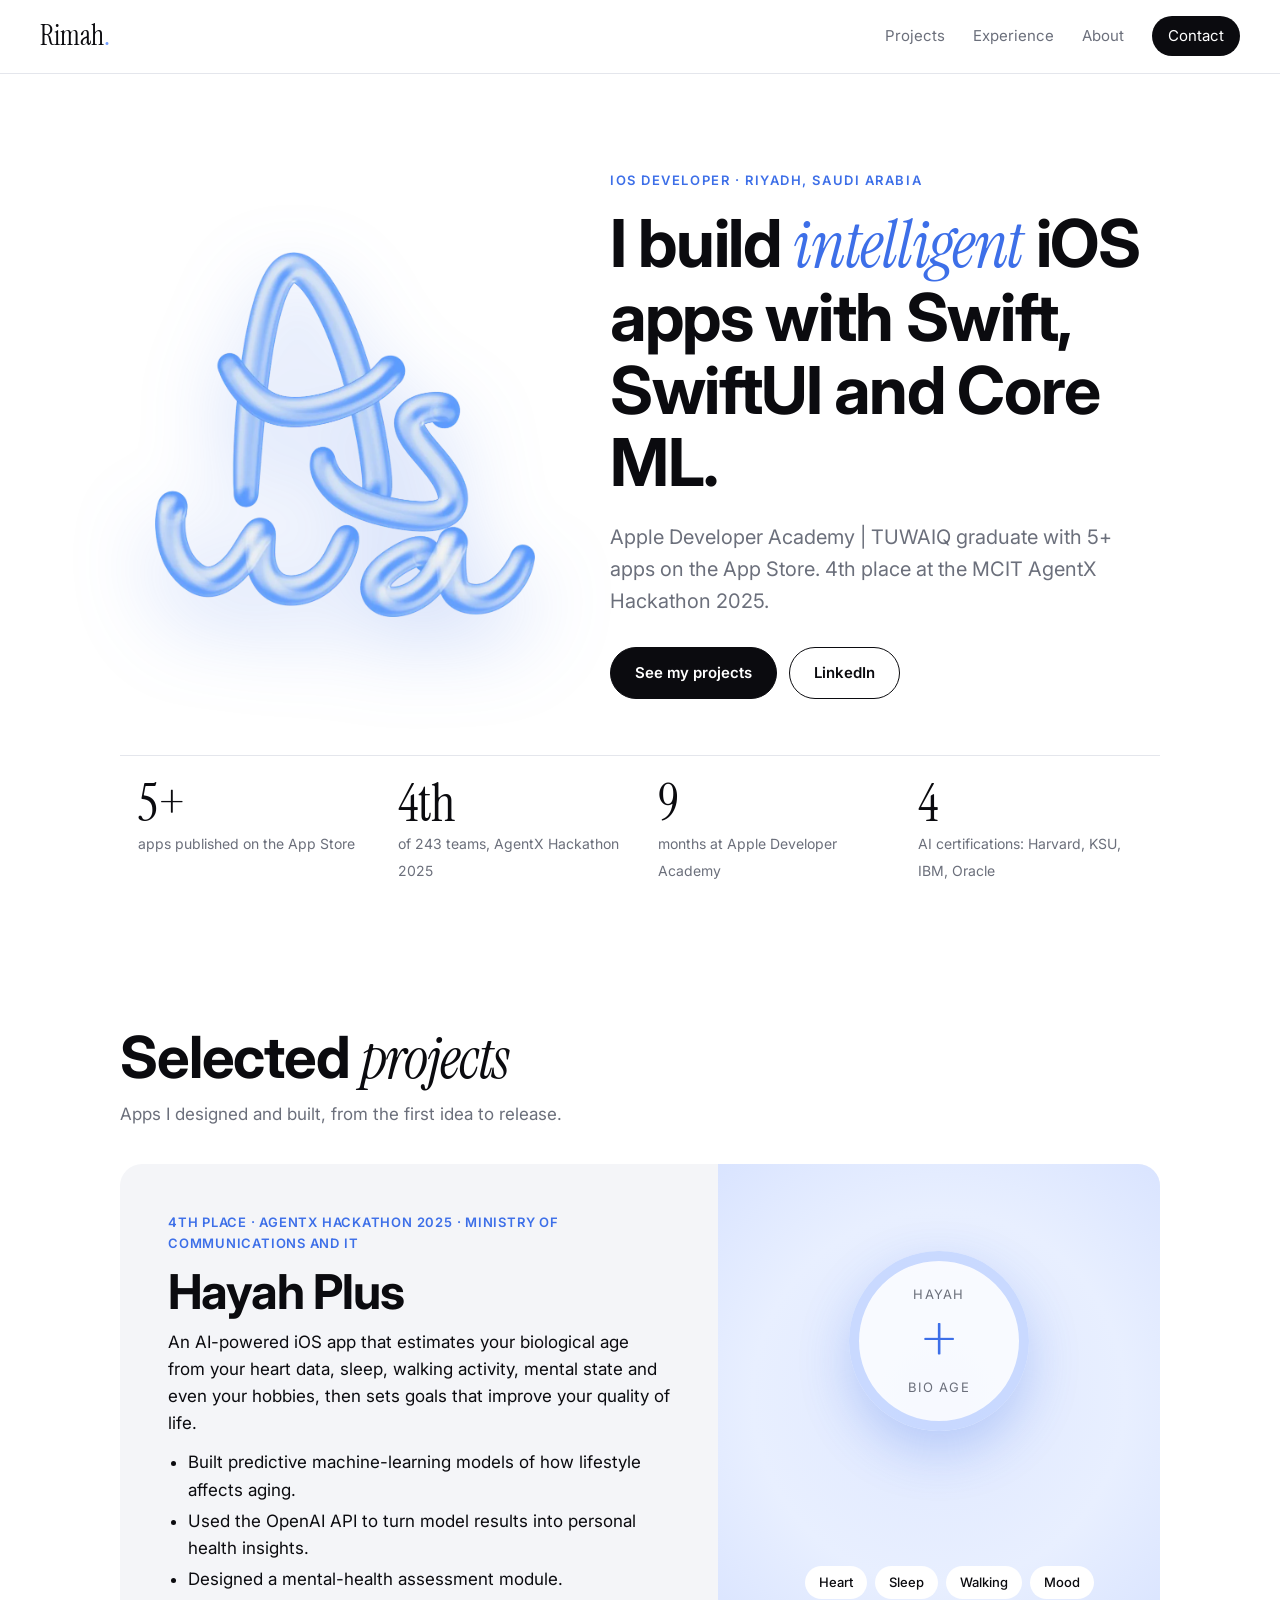
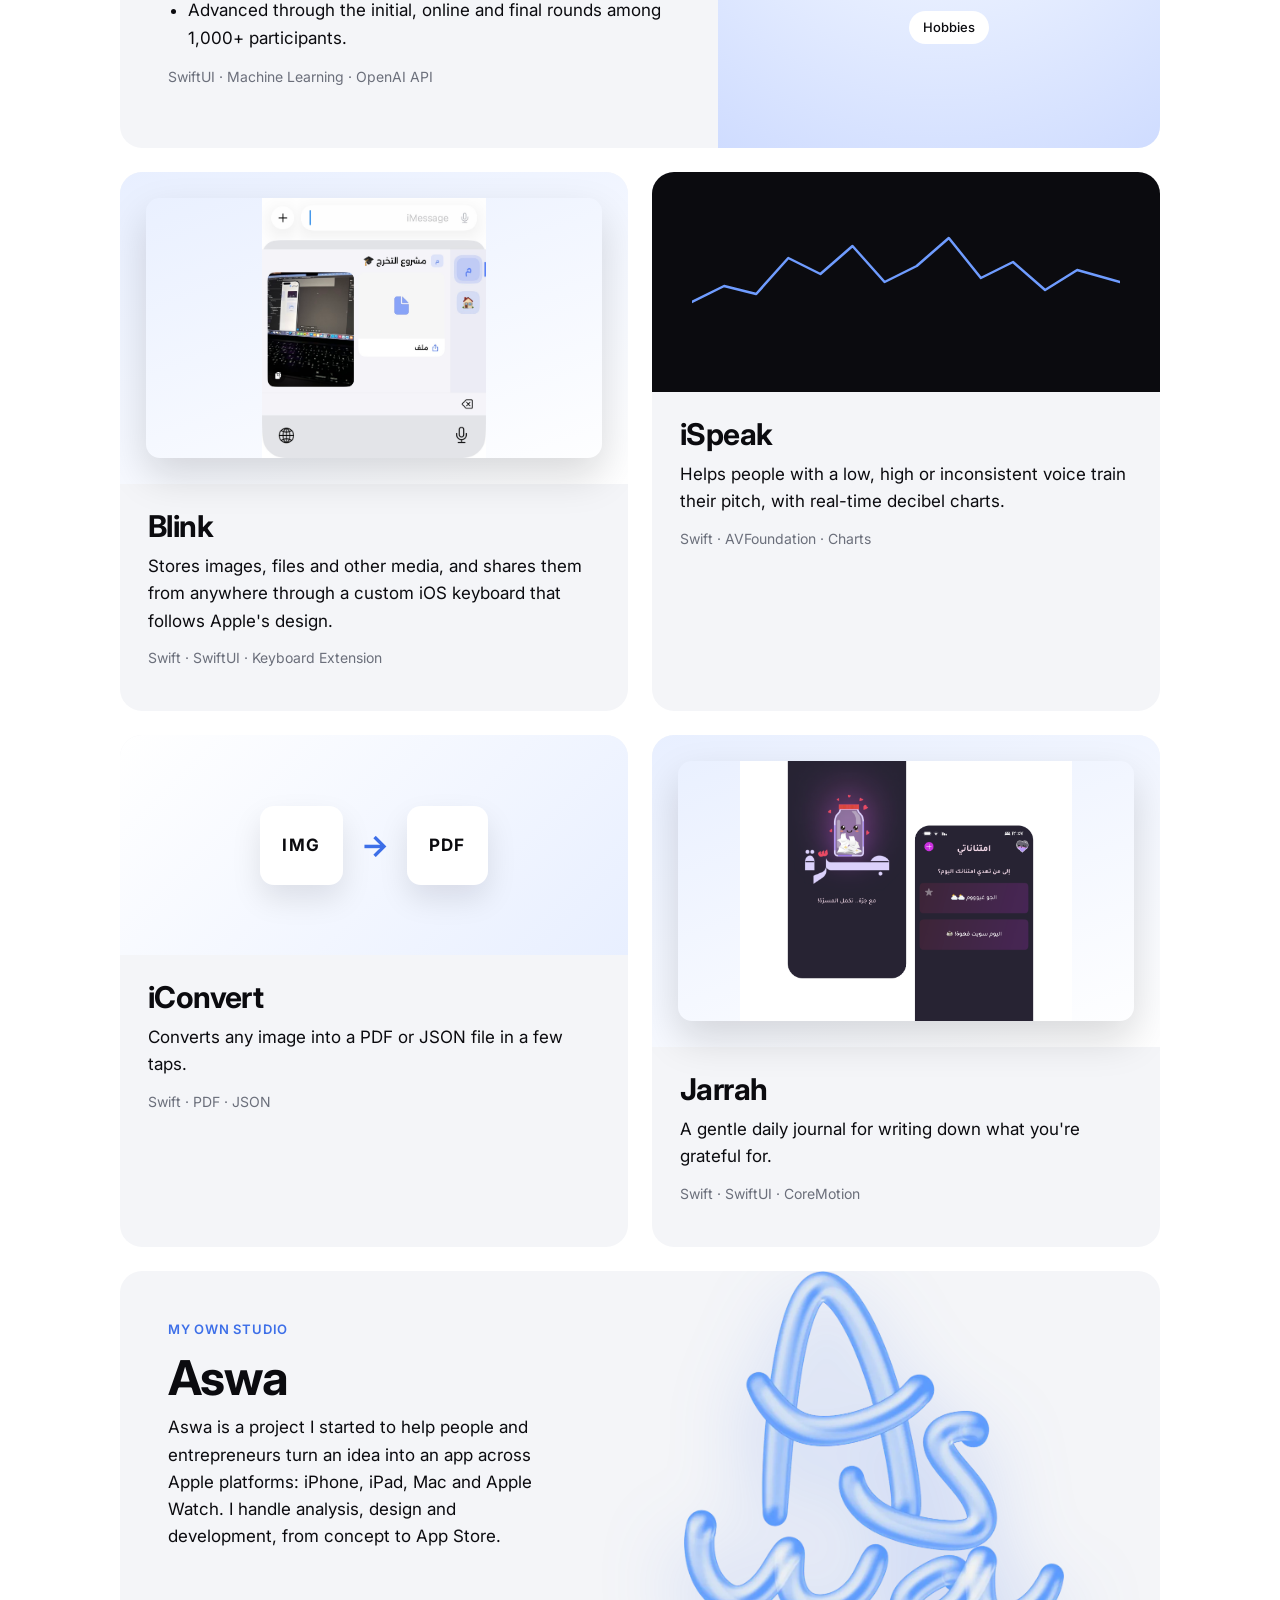
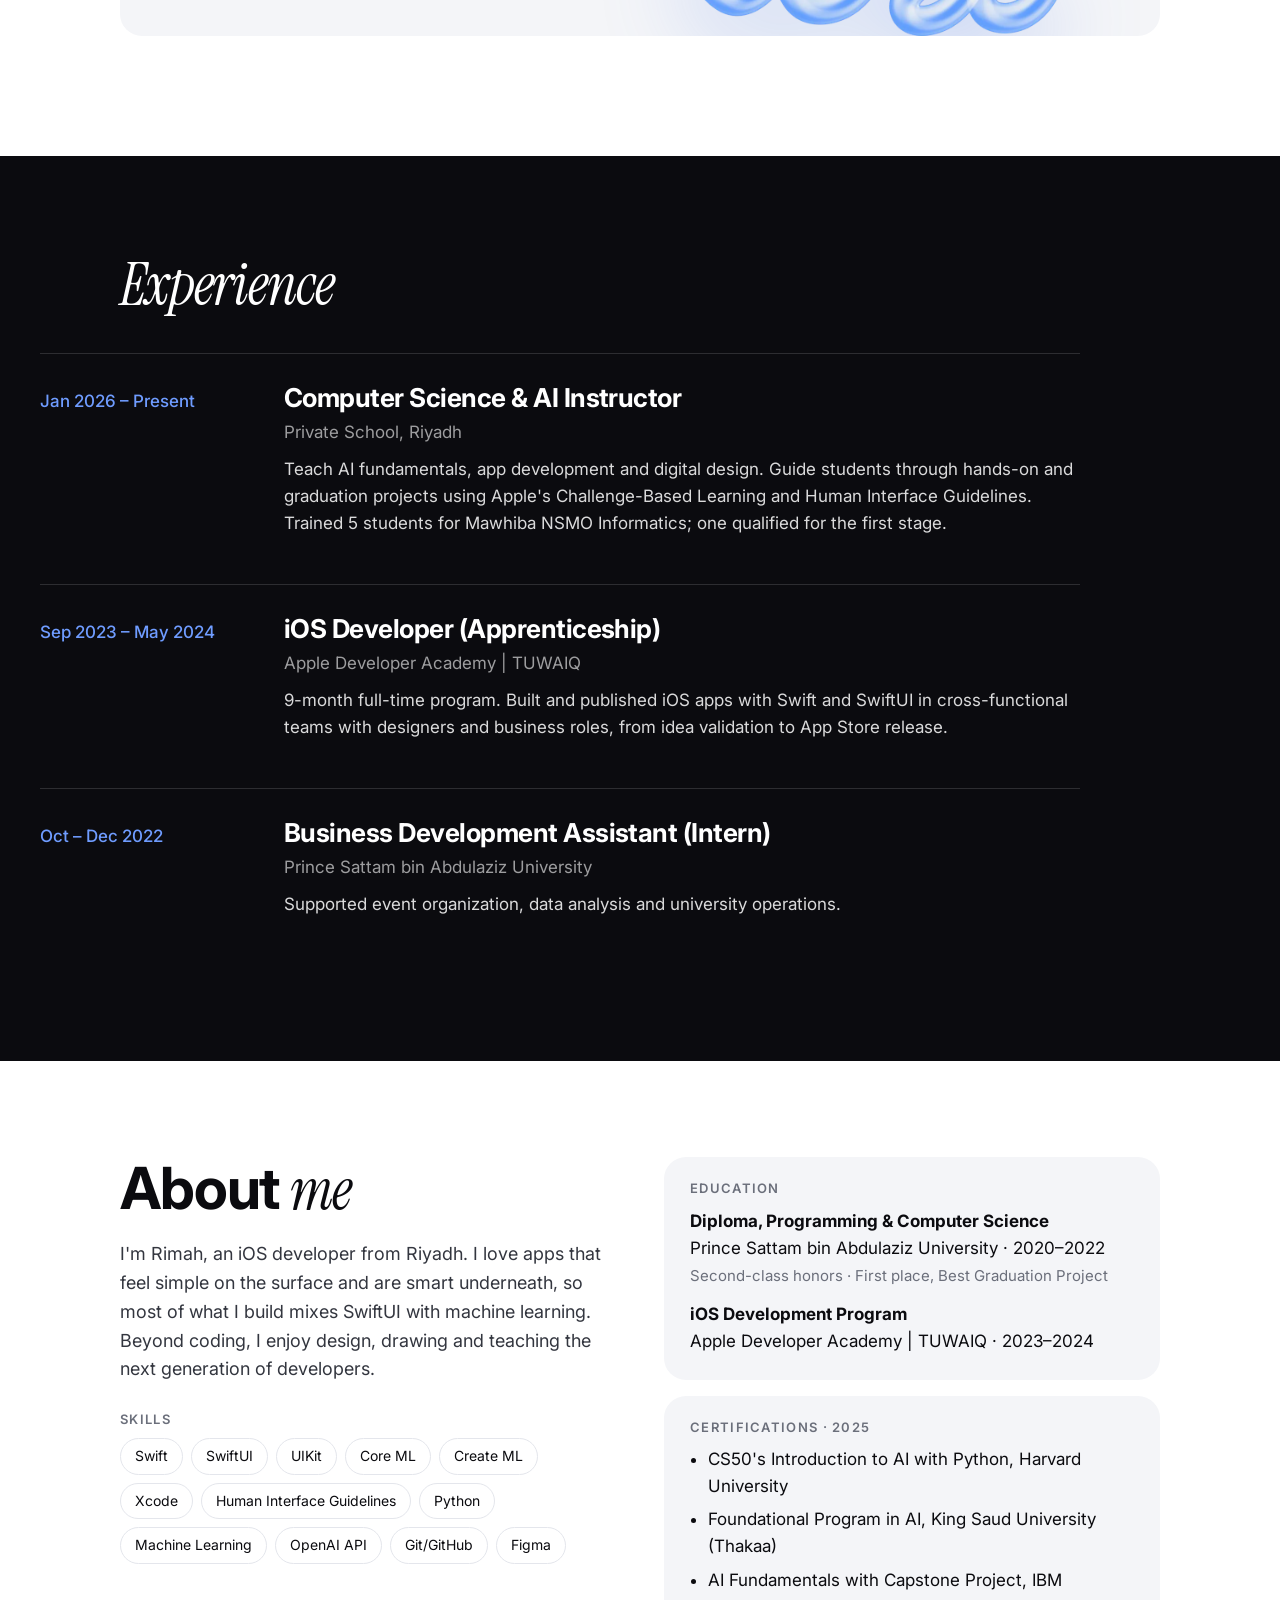
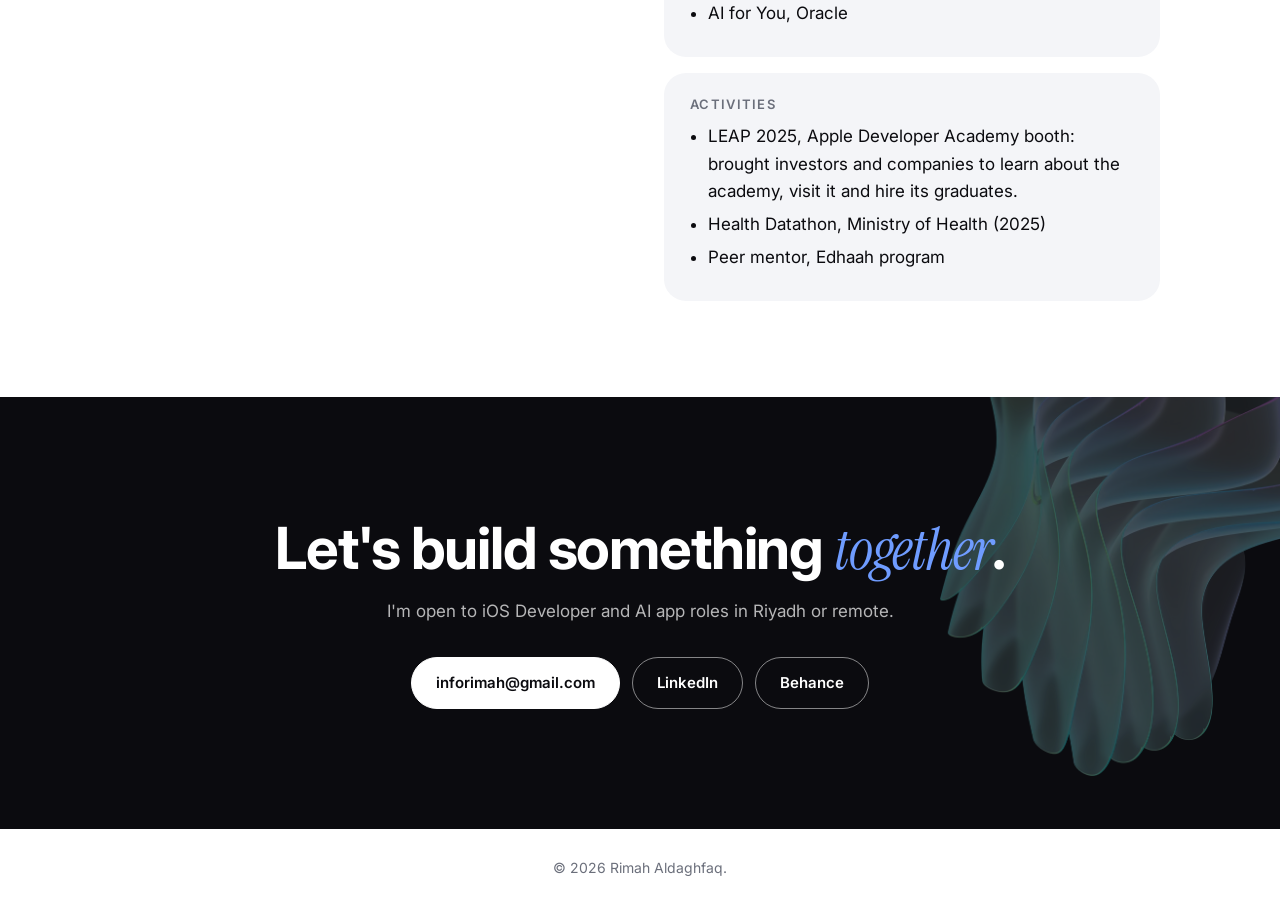
==== index.html @ 70cc2f8f "Add portfolio website" ====
<!doctype html>
<html lang="en">
<head>
<meta charset="utf-8">
<meta name="viewport" content="width=device-width, initial-scale=1">
<title>Rimah Aldaghfaq – iOS Developer</title>
<meta name="description" content="Rimah Aldaghfaq is an iOS developer in Riyadh building AI-powered apps with Swift, SwiftUI and Core ML. Apple Developer Academy (TUWAIQ) graduate, 4th place at the AgentX Hackathon 2025.">
<meta property="og:title" content="Rimah Aldaghfaq – iOS Developer">
<meta property="og:description" content="AI-powered iOS apps with Swift, SwiftUI and Core ML.">
<meta property="og:image" content="assets/aswa-logo.webp">
<link rel="icon" href="assets/aswa-logo.webp">
<link rel="preconnect" href="https://fonts.googleapis.com">
<link rel="preconnect" href="https://fonts.gstatic.com" crossorigin>
<link href="https://fonts.googleapis.com/css2?family=Instrument+Serif:ital@0;1&family=Inter:wght@300;400;500;600;700&display=swap" rel="stylesheet">
<link rel="stylesheet" href="styles.css">
</head>
<body>

<header class="nav">
  <a class="brand" href="#top">Rimah<span>.</span></a>
  <nav>
    <a href="#projects">Projects</a>
    <a href="#experience">Experience</a>
    <a href="#about">About</a>
    <a class="pill" href="#contact">Contact</a>
  </nav>
</header>

<main id="top">

  <!-- HERO -->
  <section class="hero">
    <img class="hero-logo" src="assets/aswa-logo.webp" alt="Aswa logo in blue 3D glass lettering" width="900" height="865">
    <div class="hero-text">
      <p class="eyebrow">iOS Developer · Riyadh, Saudi Arabia</p>
      <h1>I build <em>intelligent</em> iOS apps with Swift, SwiftUI and Core ML.</h1>
      <p class="lead">Apple Developer Academy | TUWAIQ graduate with 5+ apps on the App Store. 4th place at the MCIT AgentX Hackathon 2025.</p>
      <div class="cta">
        <a class="btn primary" href="#projects">See my projects</a>
        <a class="btn" href="https://www.linkedin.com/in/rimahaldaghfaq" target="_blank" rel="noopener">LinkedIn</a>
      </div>
    </div>
  </section>

  <!-- STATS -->
  <section class="stats" aria-label="Highlights">
    <div><strong>5+</strong><span>apps published on the App Store</span></div>
    <div><strong>4th</strong><span>of 243 teams, AgentX Hackathon 2025</span></div>
    <div><strong>9</strong><span>months at Apple Developer Academy</span></div>
    <div><strong>4</strong><span>AI certifications: Harvard, KSU, IBM, Oracle</span></div>
  </section>

  <!-- PROJECTS -->
  <section id="projects" class="section">
    <div class="section-head">
      <h2>Selected <em>projects</em></h2>
      <p>Apps I designed and built, from the first idea to release.</p>
    </div>

    <article class="project featured">
      <div class="project-body">
        <p class="tag">4th Place · AgentX Hackathon 2025 · Ministry of Communications and IT</p>
        <h3>Hayah Plus</h3>
        <p>An AI-powered iOS app that estimates your biological age from your heart data, sleep, walking activity, mental state and even your hobbies, then sets goals that improve your quality of life.</p>
        <ul>
          <li>Built predictive machine-learning models of how lifestyle affects aging.</li>
          <li>Used the OpenAI API to turn model results into personal health insights.</li>
          <li>Designed a mental-health assessment module.</li>
          <li>Advanced through the initial, online and final rounds among 1,000+ participants.</li>
        </ul>
        <p class="stack">SwiftUI · Machine Learning · OpenAI API</p>
      </div>
      <div class="project-art art-hayah" aria-hidden="true">
        <div class="ring"><span>Hayah</span><strong>+</strong><small>bio age</small></div>
        <ul class="signals"><li>Heart</li><li>Sleep</li><li>Walking</li><li>Mood</li><li>Hobbies</li></ul>
      </div>
    </article>

    <div class="grid">
      <article class="project">
        <div class="project-art art-img"><img src="assets/Keyboard.webp" alt="Blink custom Arabic keyboard on iPhone" loading="lazy" width="900" height="676"></div>
        <div class="project-body">
          <h3>Blink</h3>
          <p>Stores images, files and other media, and shares them from anywhere through a custom iOS keyboard that follows Apple's design.</p>
          <p class="stack">Swift · SwiftUI · Keyboard Extension</p>
        </div>
      </article>

      <article class="project">
        <div class="project-art art-wave" aria-hidden="true">
          <svg viewBox="0 0 200 60" preserveAspectRatio="none"><polyline points="0,40 15,32 30,36 45,18 60,26 75,12 90,30 105,22 120,8 135,28 150,20 165,34 180,24 200,30"/></svg>
        </div>
        <div class="project-body">
          <h3>iSpeak</h3>
          <p>Helps people with a low, high or inconsistent voice train their pitch, with real-time decibel charts.</p>
          <p class="stack">Swift · AVFoundation · Charts</p>
        </div>
      </article>

      <article class="project">
        <div class="project-art art-convert" aria-hidden="true"><span>IMG</span><b>→</b><span>PDF</span></div>
        <div class="project-body">
          <h3>iConvert</h3>
          <p>Converts any image into a PDF or JSON file in a few taps.</p>
          <p class="stack">Swift · PDF · JSON</p>
        </div>
      </article>

      <article class="project">
        <div class="project-art art-img"><img src="assets/Jarrah.webp" alt="Jarrah on iPhone" loading="lazy" width="900" height="676"></div>
        <div class="project-body">
          <h3>Jarrah</h3>
          <p>A gentle daily journal for writing down what you're grateful for.</p>
          <p class="stack">Swift · SwiftUI · CoreMotion</p>
        </div>
      </article>
    </div>

    <article class="project wide">
      <div class="project-body">
        <p class="tag">My own studio</p>
        <h3>Aswa</h3>
        <p>Aswa is a project I started to help people and entrepreneurs turn an idea into an app across Apple platforms: iPhone, iPad, Mac and Apple Watch. I handle analysis, design and development, from concept to App Store.</p>
      </div>
      <img class="hero-logo" src="assets/aswa-logo.webp" alt="Aswa logo in blue 3D glass lettering" width="300" height="265">
    </article>
  </section>

  <!-- EXPERIENCE -->
  <section id="experience" class="section dark-band">
    <div class="section-head">
      <h2><em>Experience</em></h2>
    </div>
    <ol class="timeline">
      <li>
        <p class="when">Jan 2026 – Present</p>
        <div>
          <h3>Computer Science &amp; AI Instructor</h3>
          <p class="where">Private School, Riyadh</p>
          <p>Teach AI fundamentals, app development and digital design. Guide students through hands-on and graduation projects using Apple's Challenge-Based Learning and Human Interface Guidelines. Trained 5 students for Mawhiba NSMO Informatics; one qualified for the first stage.</p>
        </div>
      </li>
      <li>
        <p class="when">Sep 2023 – May 2024</p>
        <div>
          <h3>iOS Developer (Apprenticeship)</h3>
          <p class="where">Apple Developer Academy | TUWAIQ</p>
          <p>9-month full-time program. Built and published iOS apps with Swift and SwiftUI in cross-functional teams with designers and business roles, from idea validation to App Store release.</p>
        </div>
      </li>
      <li>
        <p class="when">Oct – Dec 2022</p>
        <div>
          <h3>Business Development Assistant (Intern)</h3>
          <p class="where">Prince Sattam bin Abdulaziz University</p>
          <p>Supported event organization, data analysis and university operations.</p>
        </div>
      </li>
    </ol>
  </section>

  <!-- ABOUT / EDUCATION -->
  <section id="about" class="section about">
    <div class="about-text">
      <h2>About <em>me</em></h2>
      <p>I'm Rimah, an iOS developer from Riyadh. I love apps that feel simple on the surface and are smart underneath, so most of what I build mixes SwiftUI with machine learning. Beyond coding, I enjoy design, drawing and teaching the next generation of developers.</p>
      <h3 class="mini">Skills</h3>
      <ul class="chips">
        <li>Swift</li><li>SwiftUI</li><li>UIKit</li><li>Core ML</li><li>Create ML</li><li>Xcode</li><li>Human Interface Guidelines</li><li>Python</li><li>Machine Learning</li><li>OpenAI API</li><li>Git/GitHub</li><li>Figma</li>
      </ul>
    </div>
    <div class="cards">
      <div class="card">
        <h3 class="mini">Education</h3>
        <p><strong>Diploma, Programming &amp; Computer Science</strong><br>Prince Sattam bin Abdulaziz University · 2020–2022<br><span class="muted">Second-class honors · First place, Best Graduation Project</span></p>
        <p><strong>iOS Development Program</strong><br>Apple Developer Academy | TUWAIQ · 2023–2024</p>
      </div>
      <div class="card">
        <h3 class="mini">Certifications · 2025</h3>
        <ul class="plain">
          <li>CS50's Introduction to AI with Python, Harvard University</li>
          <li>Foundational Program in AI, King Saud University (Thakaa)</li>
          <li>AI Fundamentals with Capstone Project, IBM</li>
          <li>AI for You, Oracle</li>
        </ul>
      </div>
      <div class="card">
        <h3 class="mini">Activities</h3>
        <ul class="plain">
          <li>LEAP 2025, Apple Developer Academy booth: brought investors and companies to learn about the academy, visit it and hire its graduates.</li>
          <li>Health Datathon, Ministry of Health (2025)</li>
          <li>Peer mentor, Edhaah program</li>
        </ul>
      </div>
    </div>
  </section>

  <!-- CONTACT -->
  <section id="contact" class="contact">
    <img class="glass" src="assets/glass.webp" alt="" aria-hidden="true" loading="lazy" width="861" height="900">
    <h2>Let's build something <em>together</em>.</h2>
    <p>I'm open to iOS Developer and AI app roles in Riyadh or remote.</p>
    <div class="cta center">
      <a class="btn primary" href="mailto:inforimah@gmail.com">inforimah@gmail.com</a>
      <a class="btn light" href="https://www.linkedin.com/in/rimahaldaghfaq" target="_blank" rel="noopener">LinkedIn</a>
      <a class="btn light" href="https://www.behance.net/gallery/219794965/Portfolio" target="_blank" rel="noopener">Behance</a>
    </div>
  </section>
</main>

<footer>© 2026 Rimah Aldaghfaq. </footer>

</body>
</html>
---- styles.css ----
:root {
  --ink: #0b0b0f;
  --paper: #ffffff;
  --soft: #f4f5f8;
  --muted: #6b6f7b;
  --line: #e4e6ec;
  --blue: #6f9cff;
  --blue-deep: #3d6fe8;
  --blue-soft: #e8efff;
  --serif: "Instrument Serif", Georgia, "Times New Roman", serif;
  --sans: "Inter", -apple-system, BlinkMacSystemFont, "Segoe UI", Arial, sans-serif;
  --radius: 22px;
  --max: 1120px;
}

* { box-sizing: border-box; }
html { scroll-behavior: smooth; }
body {
  margin: 0;
  background: var(--paper);
  color: var(--ink);
  font-family: var(--sans);
  font-size: 17px;
  line-height: 1.6;
  -webkit-font-smoothing: antialiased;
}
img { max-width: 100%; height: auto; display: block; }
a { color: inherit; }
em { font-family: var(--serif); font-style: italic; font-weight: 400; }
h1, h2, h3 { line-height: 1.1; margin: 0; letter-spacing: -0.02em; }

/* NAV */
.nav {
  position: sticky; top: 0; z-index: 10;
  display: flex; justify-content: space-between; align-items: center;
  padding: 14px clamp(16px, 4vw, 40px);
  background: rgba(255,255,255,0.8);
  backdrop-filter: saturate(180%) blur(16px);
  -webkit-backdrop-filter: saturate(180%) blur(16px);
  border-bottom: 1px solid var(--line);
}
.brand { font-family: var(--serif); font-size: 28px; text-decoration: none; }
.brand span { color: var(--blue); }
.nav nav { display: flex; gap: clamp(10px, 2.5vw, 28px); align-items: center; font-size: 15px; }
.nav nav a { text-decoration: none; color: var(--muted); }
.nav nav a:hover { color: var(--ink); }
.nav .pill { color: var(--paper) !important; background: var(--ink); padding: 8px 16px; border-radius: 999px; }

/* HERO */
.hero {
  max-width: var(--max); margin: 0 auto;
  display: grid; grid-template-columns: 0.9fr 1.1fr; gap: 40px; align-items: center;
  padding: clamp(40px, 8vw, 96px) clamp(16px, 4vw, 40px) 56px;
}
.hero-logo { width: 100%; max-width: 380px; justify-self: center; filter: drop-shadow(0 30px 40px rgba(61,111,232,0.25)); animation: float 7s ease-in-out infinite; }
@keyframes float { 50% { transform: translateY(-14px) rotate(-1.5deg); } }
.eyebrow { text-transform: uppercase; letter-spacing: 0.12em; font-size: 13px; color: var(--blue-deep); font-weight: 600; margin: 0 0 16px; }
.hero h1 { font-size: clamp(38px, 5.4vw, 66px); font-weight: 700; }
.hero h1 em { color: var(--blue-deep); }
.lead { font-size: clamp(17px, 1.6vw, 20px); color: var(--muted); margin: 22px 0 30px; max-width: 34em; }

.cta { display: flex; flex-wrap: wrap; gap: 12px; }
.cta.center { justify-content: center; }
.btn {
  display: inline-block; text-decoration: none; font-weight: 600; font-size: 15px;
  padding: 13px 24px; border-radius: 999px; border: 1.5px solid var(--ink);
  transition: transform .15s ease, background .15s ease;
}
.btn:hover { transform: translateY(-2px); }
.btn.primary { background: var(--ink); color: var(--paper); }
.btn.light { border-color: rgba(255,255,255,0.5); color: var(--paper); }

/* STATS */
.stats {
  max-width: var(--max); margin: 0 auto 24px;
  display: grid; grid-template-columns: repeat(4, 1fr);
  padding: 0 clamp(16px, 4vw, 40px);
}
.stats div { padding: 22px 18px; border-top: 1px solid var(--line); }
.stats strong { display: block; font-family: var(--serif); font-size: 52px; font-weight: 400; line-height: 1; }
.stats span { color: var(--muted); font-size: 14px; }

/* SECTIONS */
.section { max-width: var(--max); margin: 0 auto; padding: clamp(56px, 8vw, 96px) clamp(16px, 4vw, 40px); }
.section-head { margin-bottom: 36px; }
.section-head h2, .about h2, .contact h2 { font-size: clamp(36px, 5vw, 58px); font-weight: 700; }
.section-head p { color: var(--muted); margin: 10px 0 0; }

/* PROJECTS */
.project {
  background: var(--soft); border-radius: var(--radius); overflow: hidden;
  display: flex; flex-direction: column;
  transition: transform .25s ease, box-shadow .25s ease;
}
.project:hover { transform: translateY(-4px); box-shadow: 0 24px 50px rgba(11,11,15,0.08); }
.project-body { padding: 26px 28px 30px; }
.project h3 { font-size: 30px; margin-bottom: 10px; }
.project p { margin: 0 0 12px; }
.project ul { margin: 4px 0 14px; padding-left: 20px; }
.project li { margin-bottom: 4px; }
.tag { font-size: 13px; font-weight: 600; color: var(--blue-deep); text-transform: uppercase; letter-spacing: 0.06em; }
.stack { font-size: 14px; color: var(--muted); margin-top: 8px !important; }
.link { font-weight: 600; color: var(--blue-deep); text-decoration: none; }

.featured, .wide { display: grid; grid-template-columns: 1.15fr 0.85fr; margin-bottom: 24px; }
.featured .project-body, .wide .project-body { padding: clamp(28px, 4vw, 48px); }
.featured h3, .wide h3 { font-size: clamp(36px, 4vw, 48px); }
.wide { margin-top: 24px; grid-template-columns: 0.9fr 1.1fr; }

.grid { display: grid; grid-template-columns: repeat(2, 1fr); gap: 24px; }

.project-art { min-height: 220px; display: grid; place-items: center; position: relative; }
.art-img { background: linear-gradient(160deg, var(--blue-soft), #fff); padding: 26px; }
.art-img img { border-radius: 14px; box-shadow: 0 18px 40px rgba(11,11,15,0.15); max-height: 260px; object-fit: contain; }
.art-img.dark { background: radial-gradient(circle at 70% 30%, #2a2350, var(--ink)); }

.art-hayah { background: radial-gradient(circle at 50% 40%, #dfe8ff, var(--blue-soft) 45%, #cfdcff); padding: 30px; gap: 18px; }
.ring {
  width: 180px; height: 180px; border-radius: 50%;
  display: flex; flex-direction: column; align-items: center; justify-content: center;
  background: rgba(255,255,255,0.75);
  box-shadow: inset 0 0 0 10px rgba(111,156,255,0.35), 0 20px 50px rgba(61,111,232,0.25);
}
.ring span, .ring small { font-size: 13px; color: var(--muted); text-transform: uppercase; letter-spacing: .1em; }
.ring strong { font-family: var(--serif); font-size: 72px; font-weight: 400; color: var(--blue-deep); line-height: 1; }
.signals { list-style: none; padding: 0; margin: 0; display: flex; flex-wrap: wrap; gap: 8px; justify-content: center; }
.signals li { background: #fff; border-radius: 999px; padding: 6px 14px; font-size: 13px; font-weight: 500; }

.art-wave { background: var(--ink); padding: 40px; }
.art-wave svg { width: 100%; height: 120px; }
.art-wave polyline { fill: none; stroke: var(--blue); stroke-width: 2.5; stroke-linejoin: round; stroke-linecap: round; vector-effect: non-scaling-stroke; }

.art-convert { background: linear-gradient(135deg, #fff, var(--blue-soft)); display: flex; gap: 18px; justify-content: center; align-items: center; }
.art-convert span { background: #fff; border-radius: 14px; padding: 26px 22px; font-weight: 700; letter-spacing: .08em; box-shadow: 0 14px 30px rgba(11,11,15,0.1); }
.art-convert b { font-size: 30px; color: var(--blue-deep); }

.art-jarrah { background: linear-gradient(160deg, #fff6ec, #ffe7d1); }
.art-jarrah span { font-family: var(--serif); font-style: italic; font-size: 30px; color: #8a5a2b; padding: 0 24px; text-align: center; }

/* EXPERIENCE */
.dark-band { max-width: none; background: var(--ink); color: var(--paper); }
.dark-band > * { max-width: calc(var(--max) - 80px); margin-left: auto; margin-right: auto; }
.timeline { list-style: none; padding: 0; margin: 0; }
.timeline li { display: grid; grid-template-columns: 220px 1fr; gap: 24px; padding: 30px 0; border-top: 1px solid rgba(255,255,255,0.14); }
.timeline .when { color: var(--blue); font-weight: 500; margin: 4px 0 0; }
.timeline h3 { font-size: 26px; }
.timeline .where { color: rgba(255,255,255,0.6); margin: 6px 0 10px; }
.timeline p { margin-top: 0; color: rgba(255,255,255,0.85); }

/* ABOUT */
.about { display: grid; grid-template-columns: 1fr 1fr; gap: 48px; }
.about-text p { color: #33363f; font-size: 18px; }
.mini { font-size: 13px; text-transform: uppercase; letter-spacing: .1em; color: var(--muted); margin: 28px 0 12px; font-weight: 600; }
.card .mini { margin-top: 0; }
.chips { list-style: none; padding: 0; margin: 0; display: flex; flex-wrap: wrap; gap: 8px; }
.chips li { border: 1px solid var(--line); border-radius: 999px; padding: 6px 14px; font-size: 14px; }
.cards { display: grid; gap: 16px; }
.card { background: var(--soft); border-radius: var(--radius); padding: 24px 26px; }
.card p { margin: 0 0 12px; }
.card p:last-child { margin: 0; }
.muted { color: var(--muted); font-size: 15px; }
.plain { margin: 0; padding-left: 18px; }
.plain li { margin-bottom: 6px; }

/* CONTACT */
.contact {
  position: relative; overflow: hidden; text-align: center;
  background: var(--ink); color: var(--paper);
  padding: clamp(72px, 10vw, 120px) clamp(16px, 4vw, 40px);
}
.contact h2 { position: relative; }
.contact h2 em { color: var(--blue); }
.contact p { position: relative; color: rgba(255,255,255,0.7); margin: 16px 0 32px; }
.contact .cta { position: relative; }
.contact .btn.primary { background: var(--paper); color: var(--ink); border-color: var(--paper); }
.glass { position: absolute; width: 420px; right: -80px; top: -60px; opacity: 0.35; pointer-events: none; }

footer { text-align: center; padding: 28px 16px; color: var(--muted); font-size: 14px; }

/* RESPONSIVE */
@media (max-width: 880px) {
  .hero, .featured, .wide, .about { grid-template-columns: 1fr; }
  .hero { text-align: left; }
  .hero { gap: 12px; padding-top: 32px; }
  .hero-logo { max-width: 170px; justify-self: start; }
  .featured .project-art, .wide .project-art { order: -1; }
  .stats { grid-template-columns: repeat(2, 1fr); }
  .timeline li { grid-template-columns: 1fr; gap: 6px; }
}
@media (max-width: 600px) {
  body { font-size: 16px; }
  .grid { grid-template-columns: 1fr; }
  .nav nav a:not(.pill) { display: none; }
  .stats strong { font-size: 42px; }
  .glass { width: 260px; right: -90px; }
}
@media (prefers-reduced-motion: reduce) {
  .hero-logo { animation: none; }
  html { scroll-behavior: auto; }
}
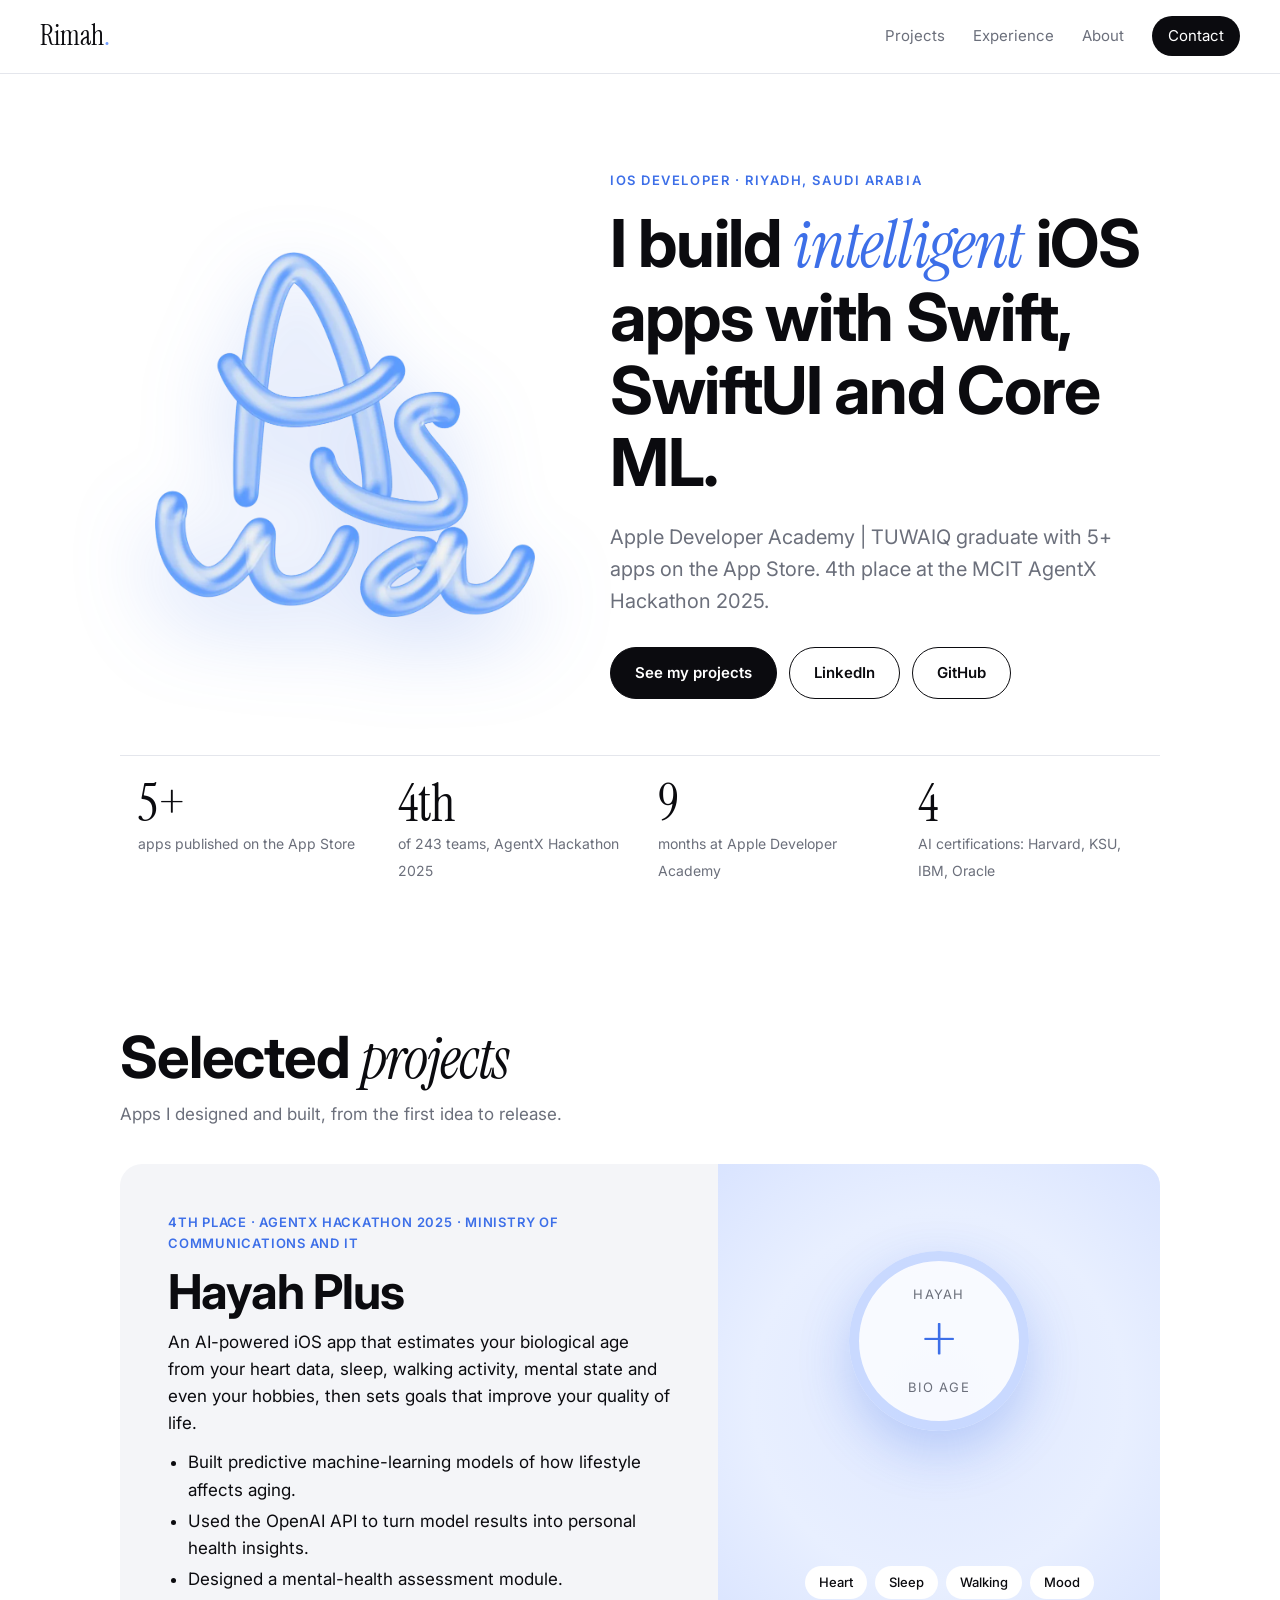
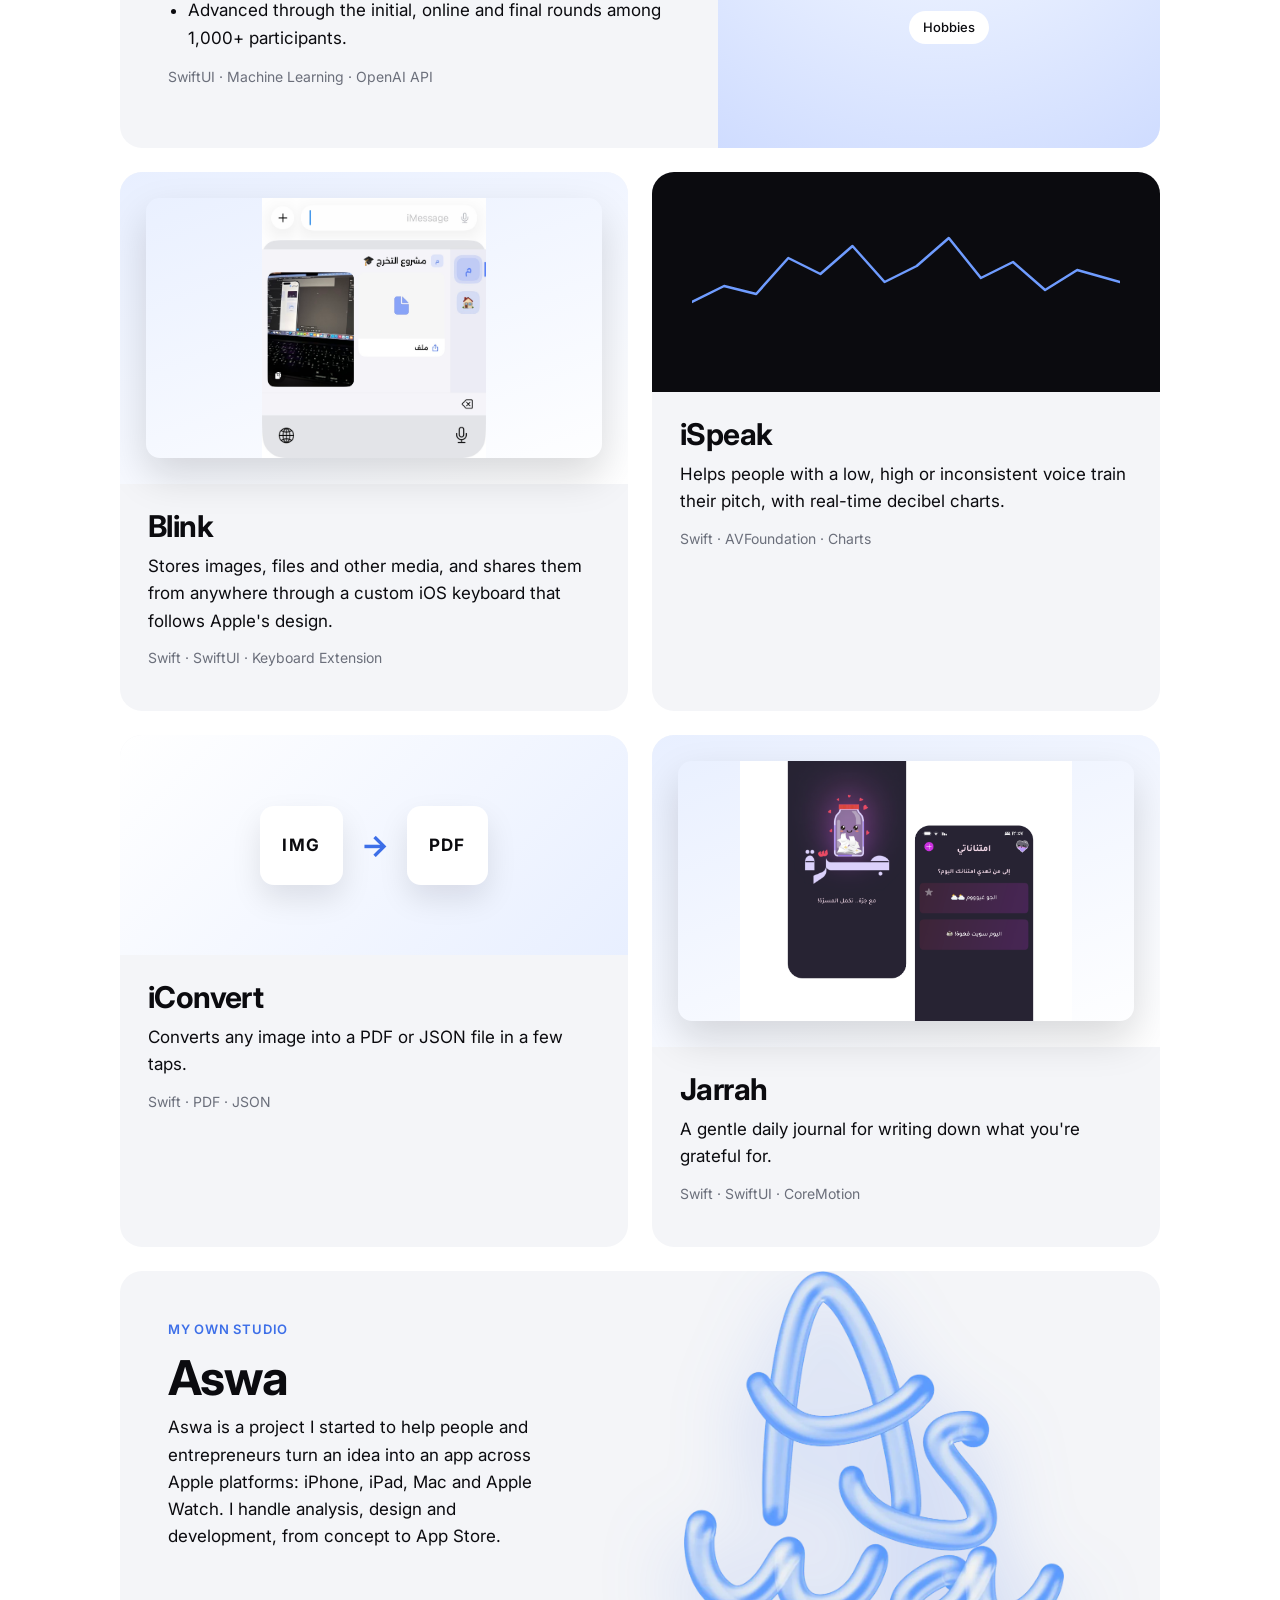
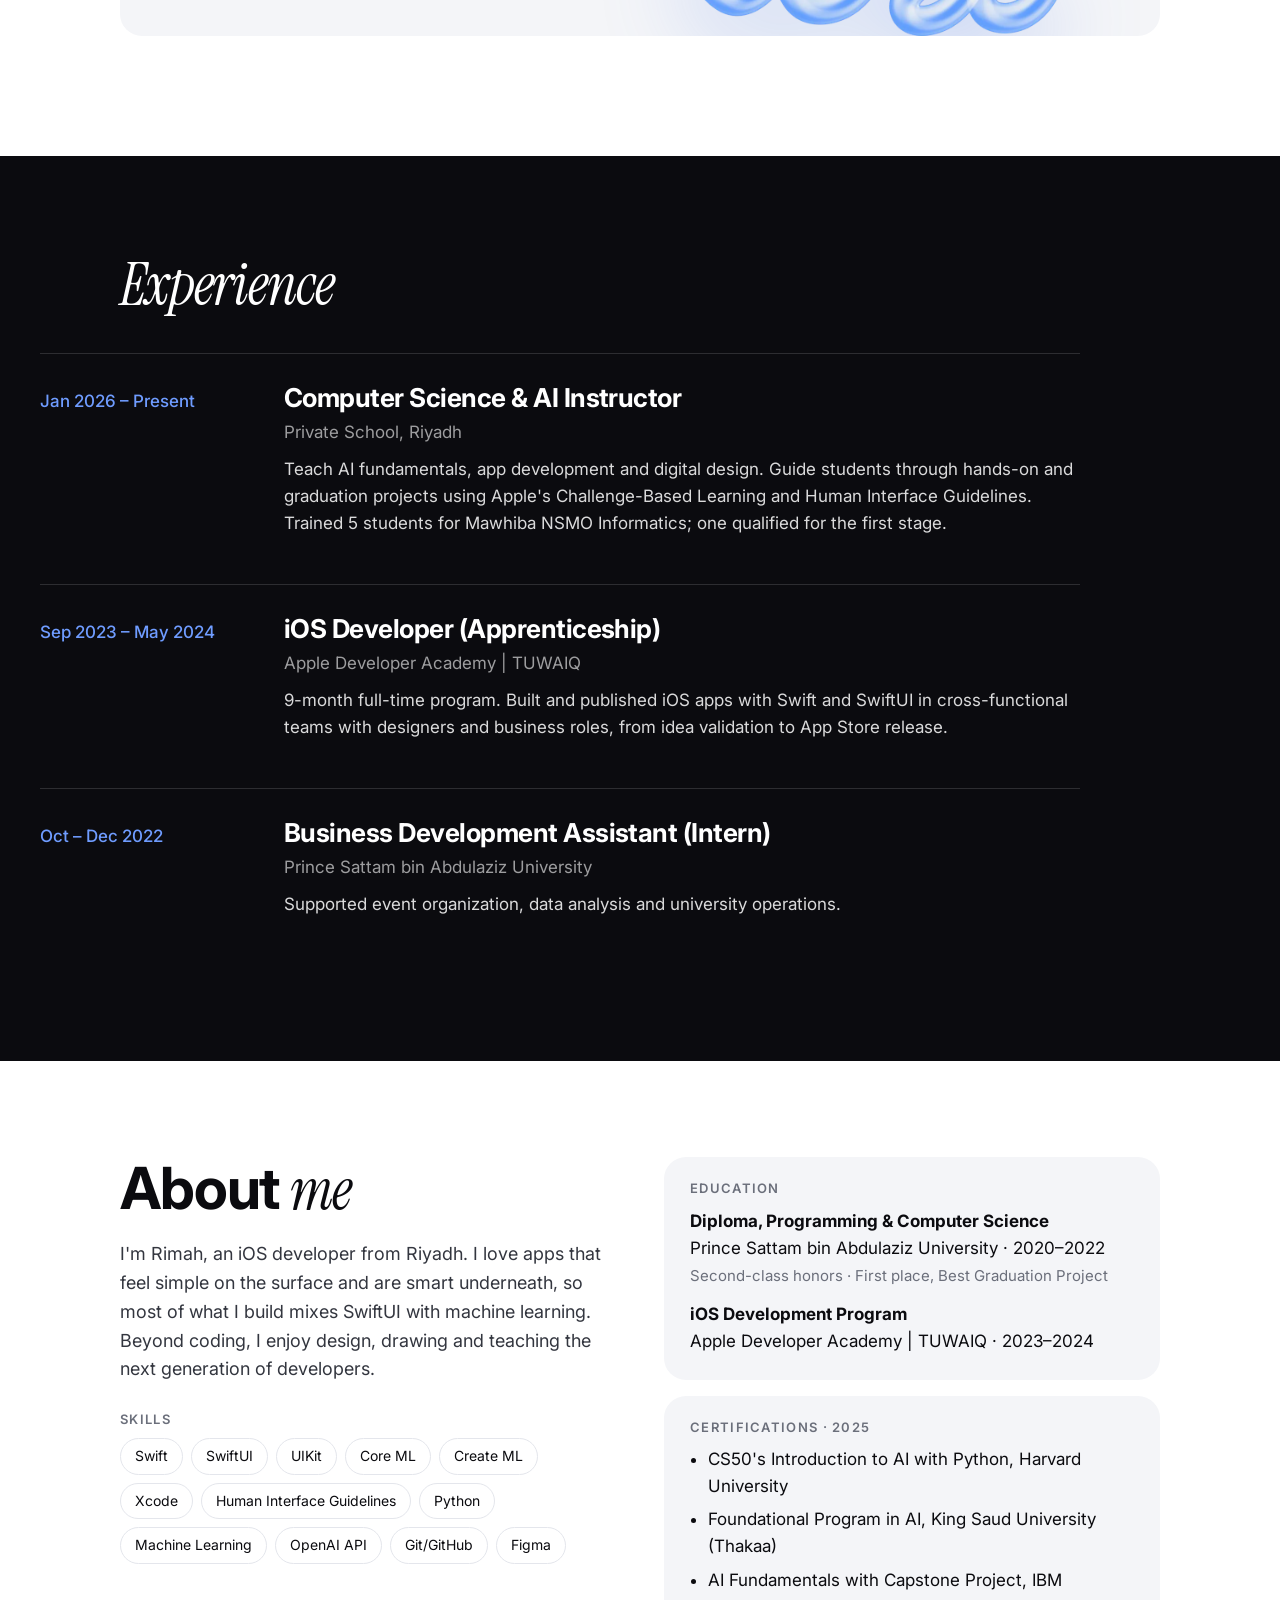
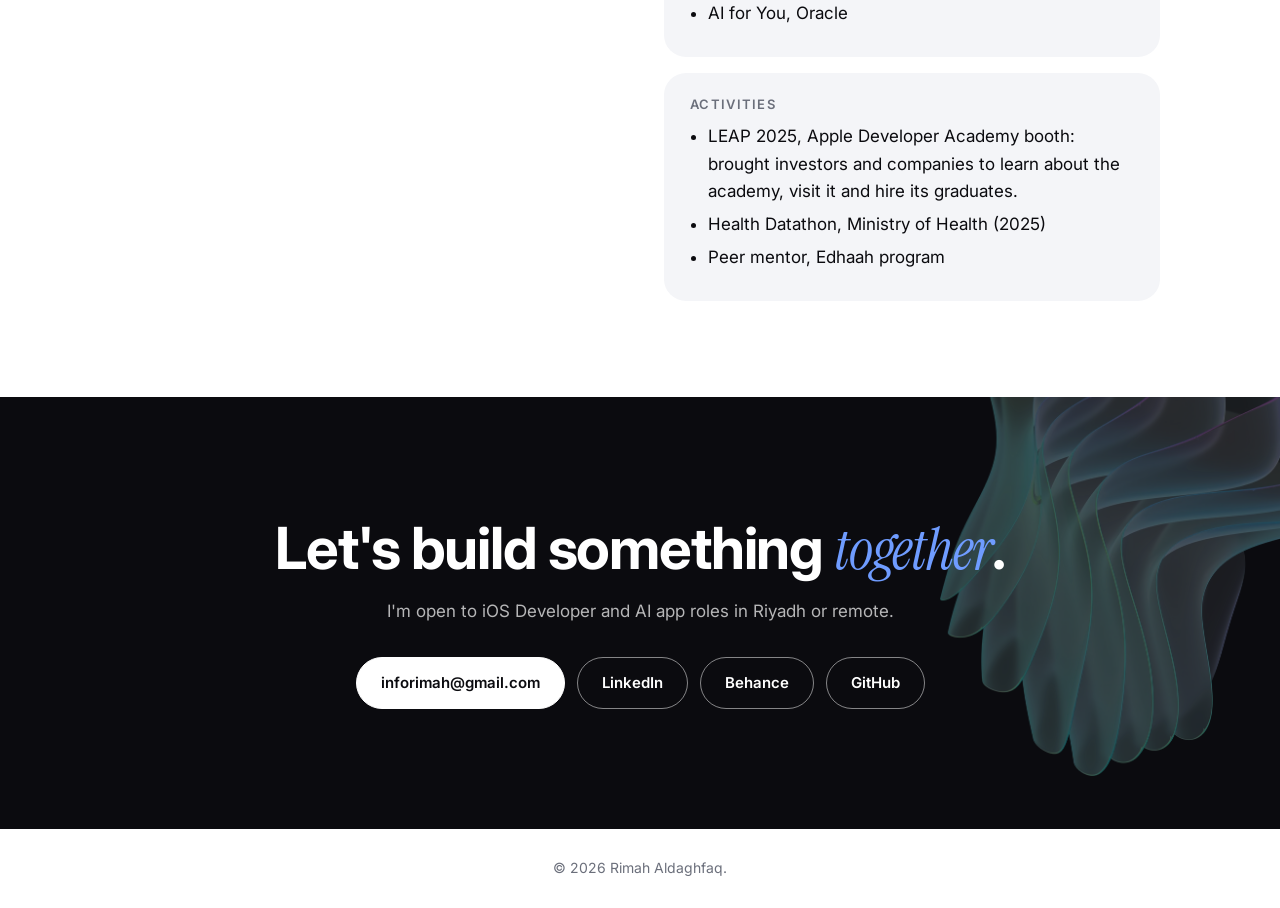
==== commit 4dfc48a6: "Add GitHub links" ====
--- a/index.html
+++ b/index.html
@@ -38,6 +38,7 @@
       <div class="cta">
         <a class="btn primary" href="#projects">See my projects</a>
         <a class="btn" href="https://www.linkedin.com/in/rimahaldaghfaq" target="_blank" rel="noopener">LinkedIn</a>
+        <a class="btn" href="https://github.com/Codingreema" target="_blank" rel="noopener">GitHub</a>
       </div>
     </div>
   </section>
@@ -204,6 +205,7 @@
       <a class="btn primary" href="mailto:inforimah@gmail.com">inforimah@gmail.com</a>
       <a class="btn light" href="https://www.linkedin.com/in/rimahaldaghfaq" target="_blank" rel="noopener">LinkedIn</a>
       <a class="btn light" href="https://www.behance.net/gallery/219794965/Portfolio" target="_blank" rel="noopener">Behance</a>
+      <a class="btn light" href="https://github.com/Codingreema" target="_blank" rel="noopener">GitHub</a>
     </div>
   </section>
 </main>
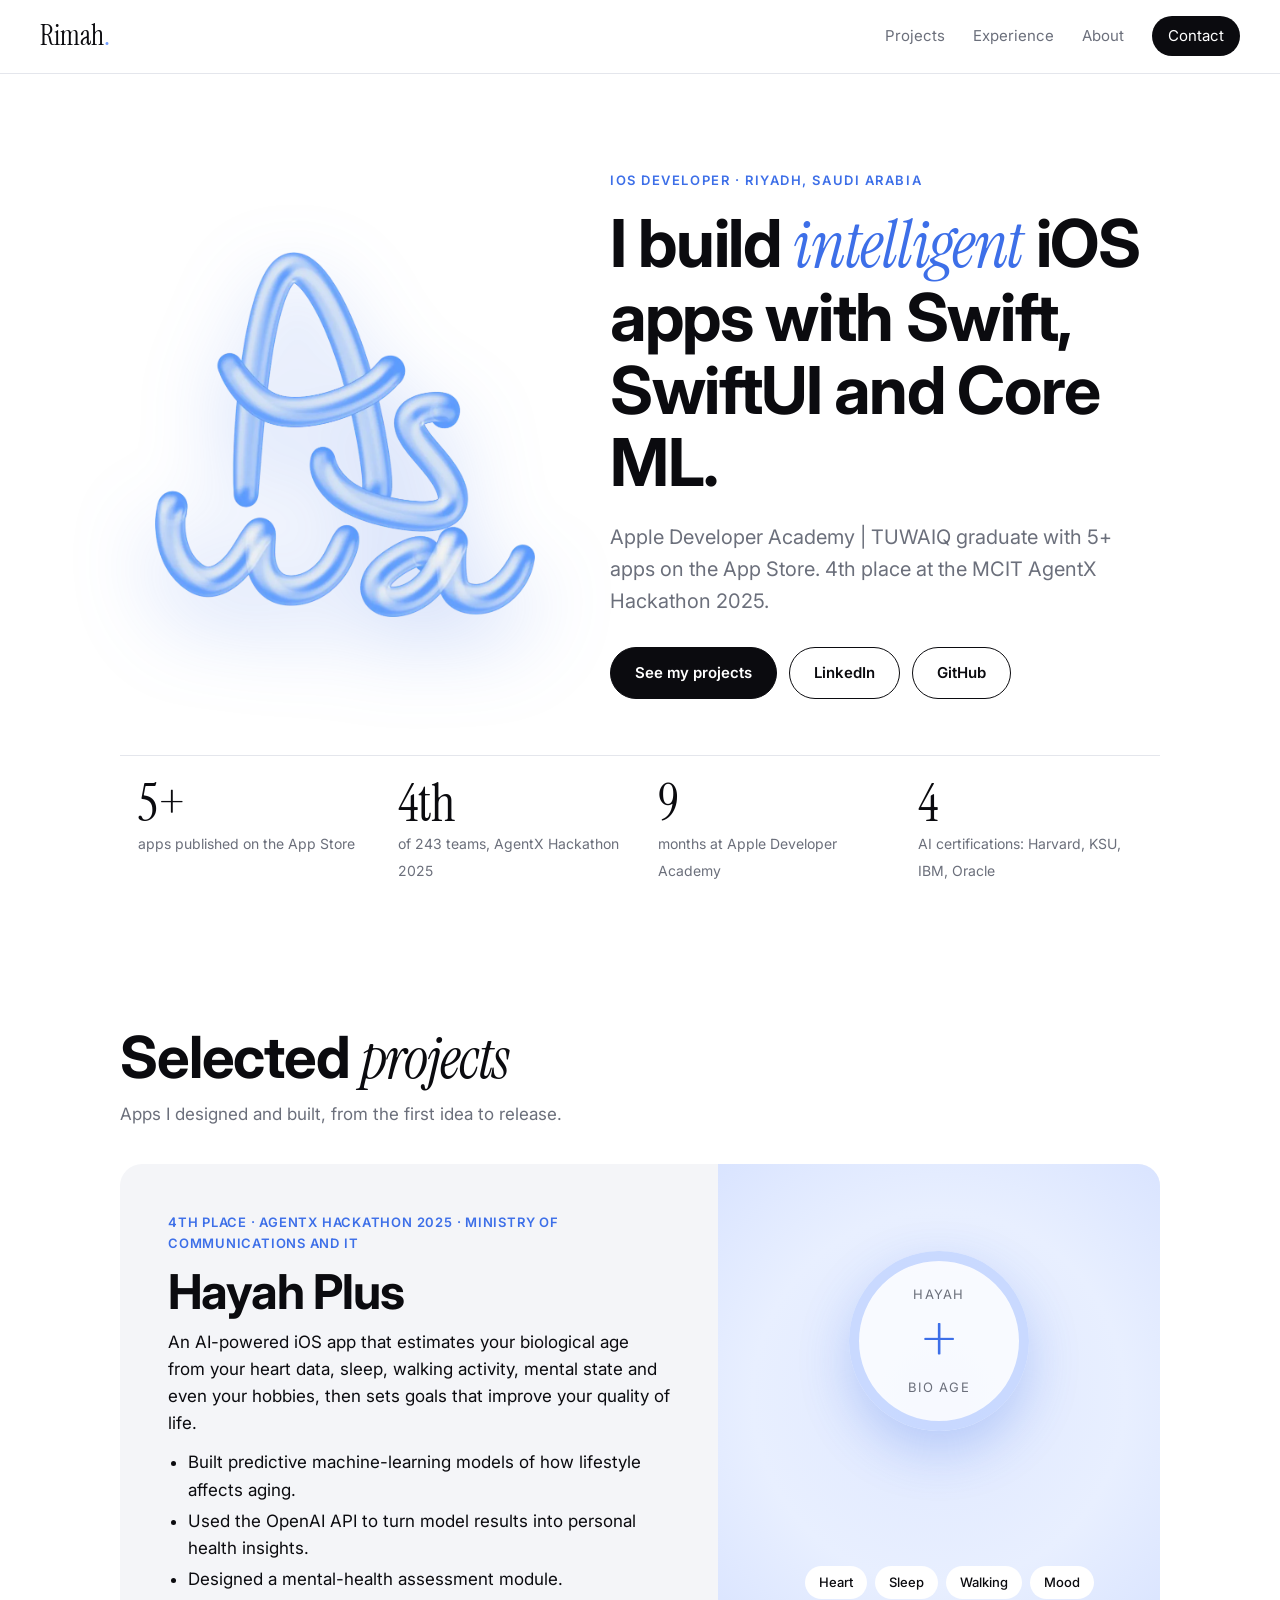
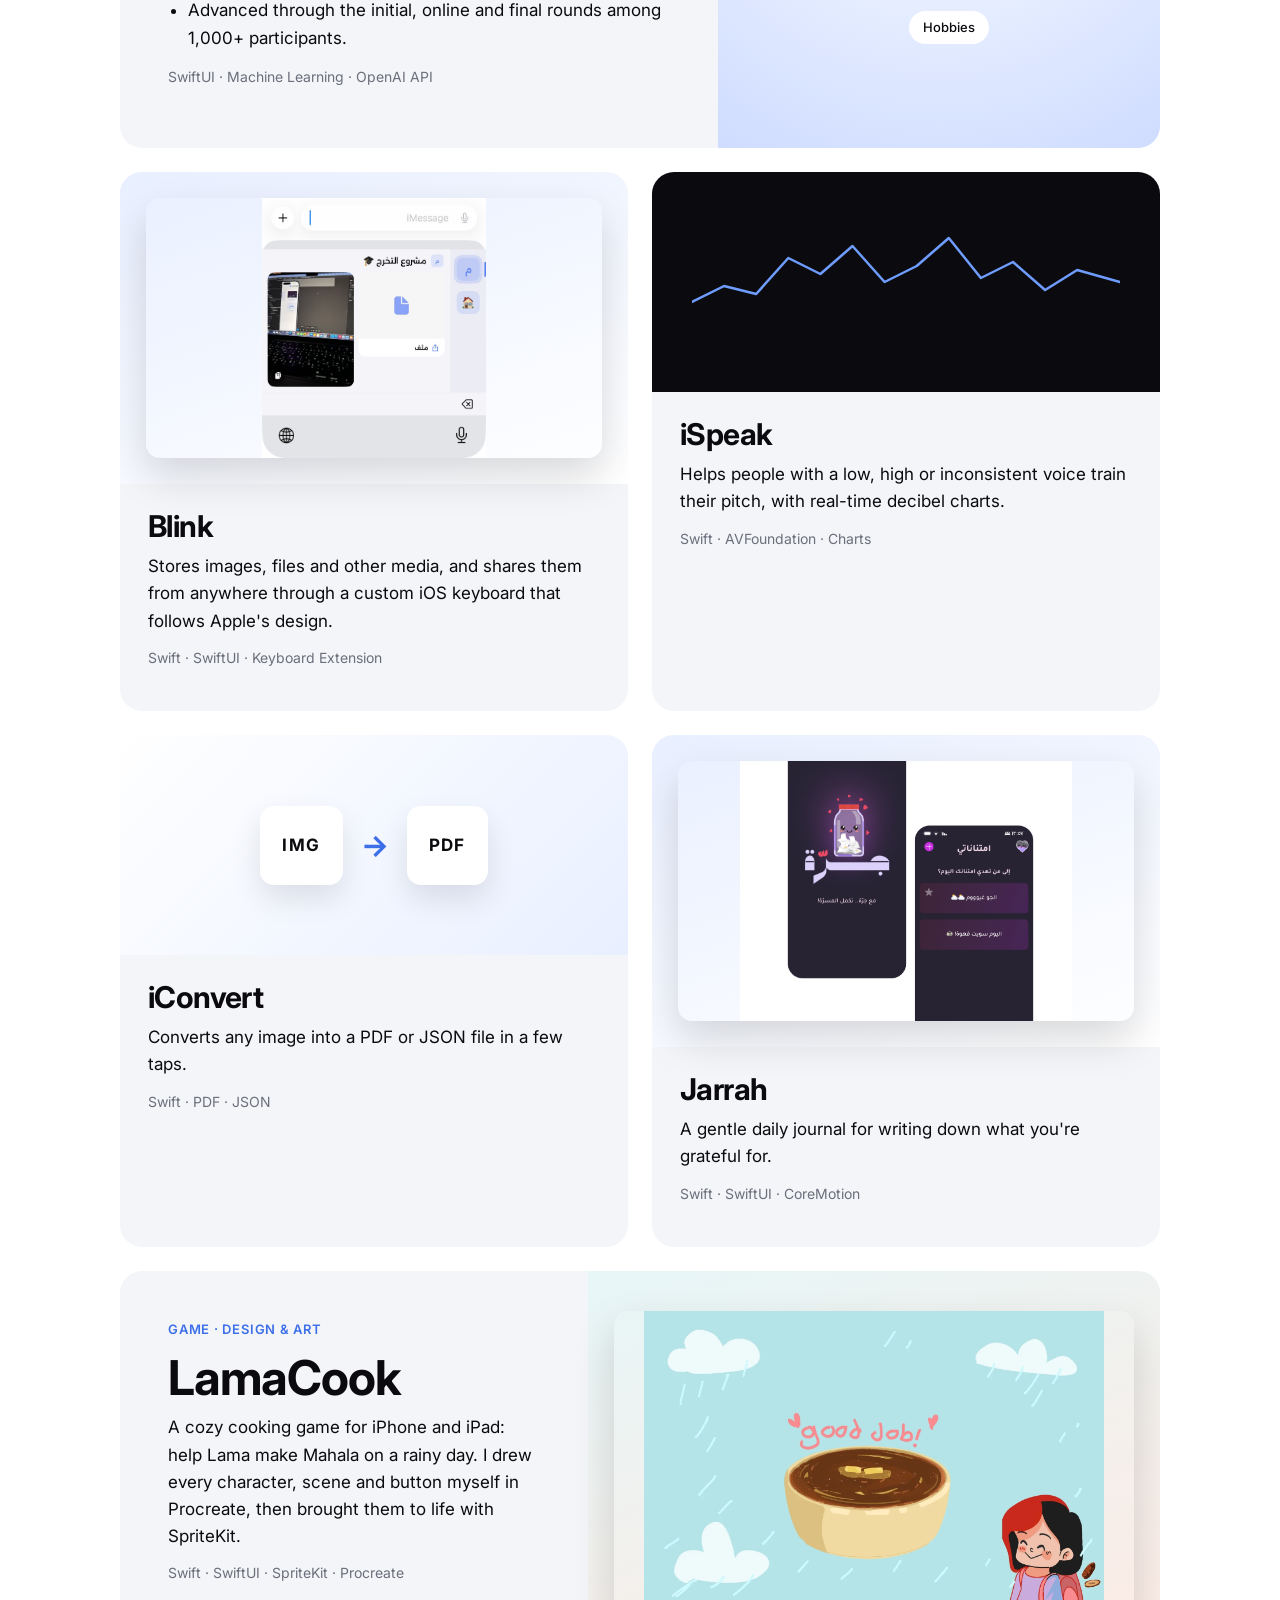
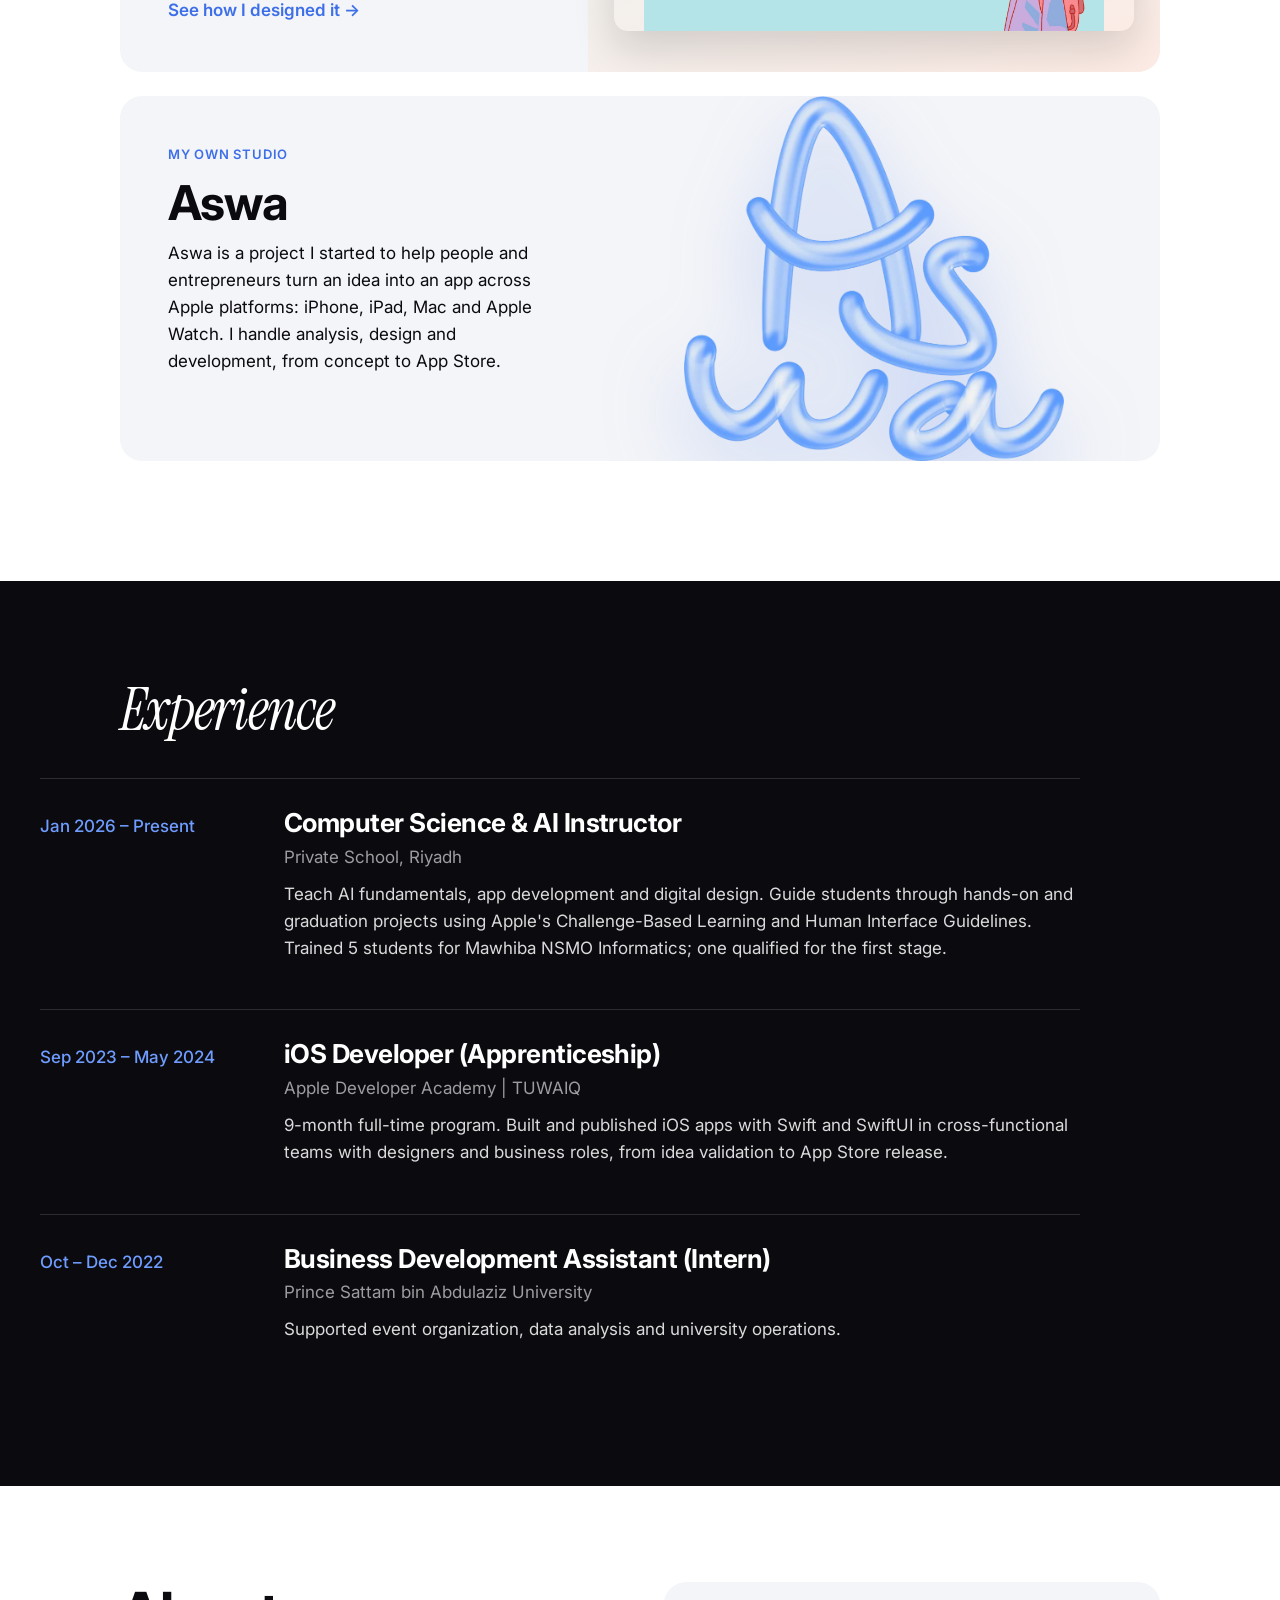
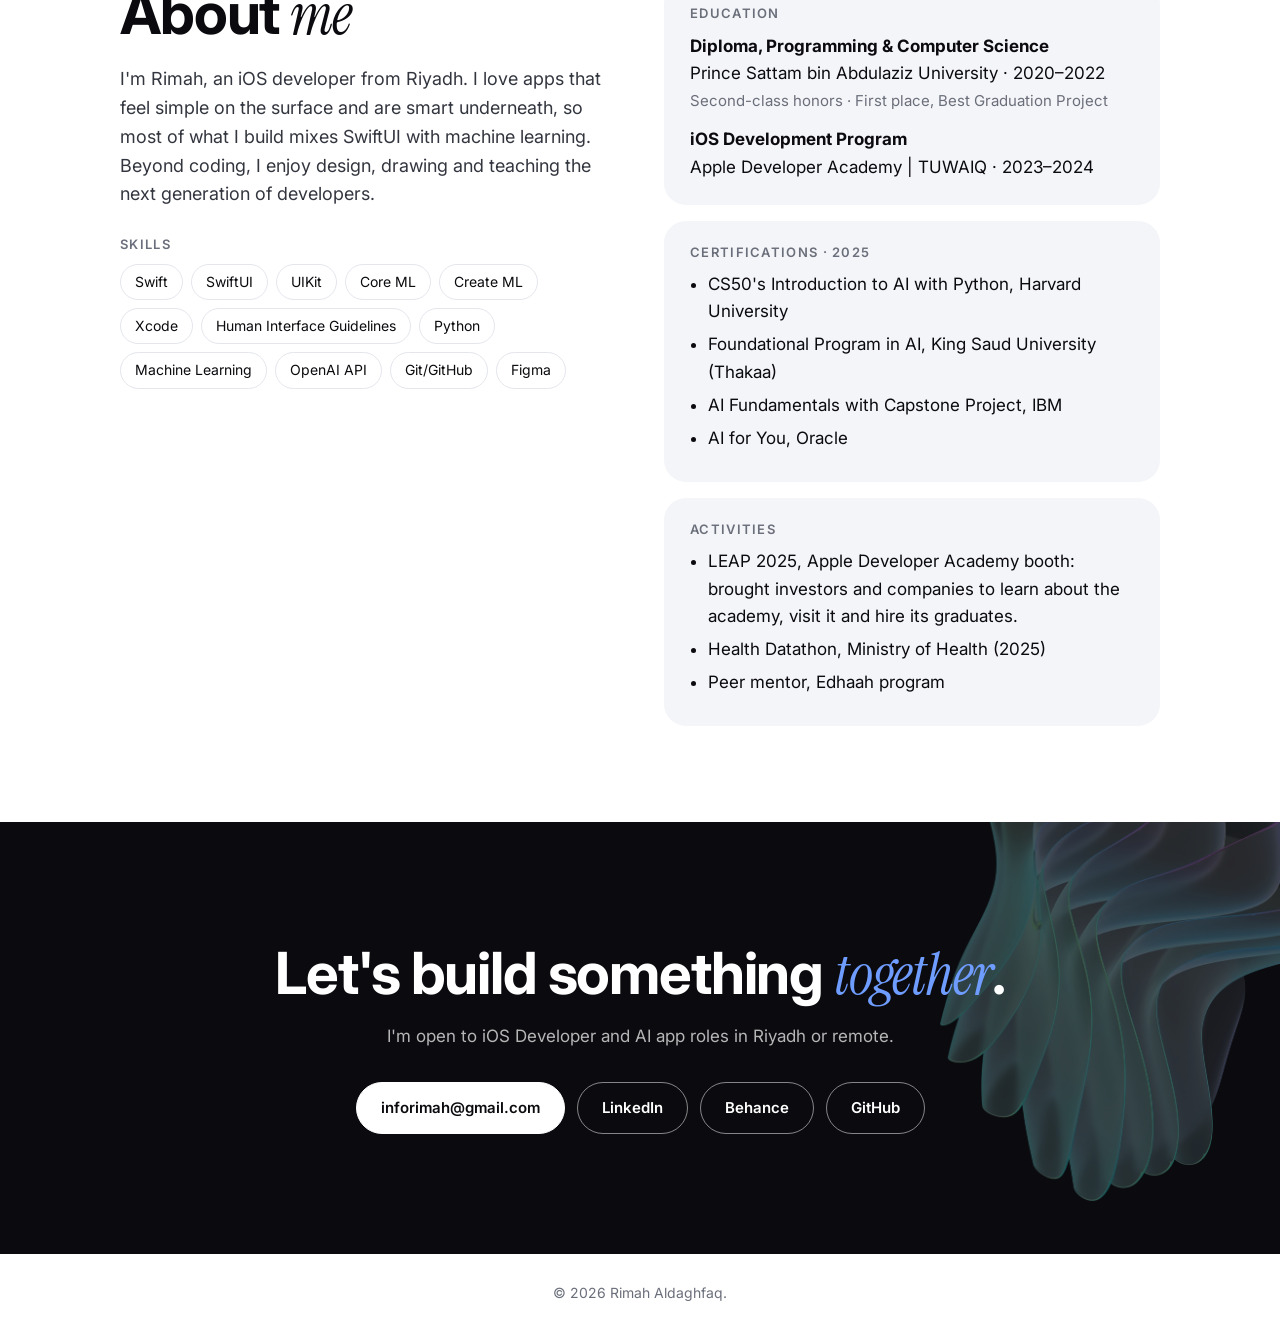
==== commit caafb380: "Add LamaCook game design and art page" ====
--- a/index.html
+++ b/index.html
@@ -119,6 +119,17 @@
 
     <article class="project wide">
       <div class="project-body">
+        <p class="tag">Game · Design &amp; art</p>
+        <h3>LamaCook</h3>
+        <p>A cozy cooking game for iPhone and iPad: help Lama make Mahala on a rainy day. I drew every character, scene and button myself in Procreate, then brought them to life with SpriteKit.</p>
+        <p class="stack">Swift · SwiftUI · SpriteKit · Procreate</p>
+        <a class="link" href="lamacook.html">See how I designed it →</a>
+      </div>
+      <div class="project-art art-img art-lamacook"><img src="assets/lamacook/good-job.webp" alt="LamaCook: a bowl of Mahala and Lama smiling in the rain" loading="lazy" width="1600" height="1112"></div>
+    </article>
+
+    <article class="project wide">
+      <div class="project-body">
         <p class="tag">My own studio</p>
         <h3>Aswa</h3>
         <p>Aswa is a project I started to help people and entrepreneurs turn an idea into an app across Apple platforms: iPhone, iPad, Mac and Apple Watch. I handle analysis, design and development, from concept to App Store.</p>
--- a/styles.css
+++ b/styles.css
@@ -133,6 +133,9 @@
 .art-convert { background: linear-gradient(135deg, #fff, var(--blue-soft)); display: flex; gap: 18px; justify-content: center; align-items: center; }
 .art-convert span { background: #fff; border-radius: 14px; padding: 26px 22px; font-weight: 700; letter-spacing: .08em; box-shadow: 0 14px 30px rgba(11,11,15,0.1); }
 .art-convert b { font-size: 30px; color: var(--blue-deep); }
+
+.art-lamacook { background: linear-gradient(160deg, #e7f6f7, #fdebe4); }
+.wide .art-lamacook img { max-height: 320px; }
 
 .art-jarrah { background: linear-gradient(160deg, #fff6ec, #ffe7d1); }
 .art-jarrah span { font-family: var(--serif); font-style: italic; font-size: 30px; color: #8a5a2b; padding: 0 24px; text-align: center; }
